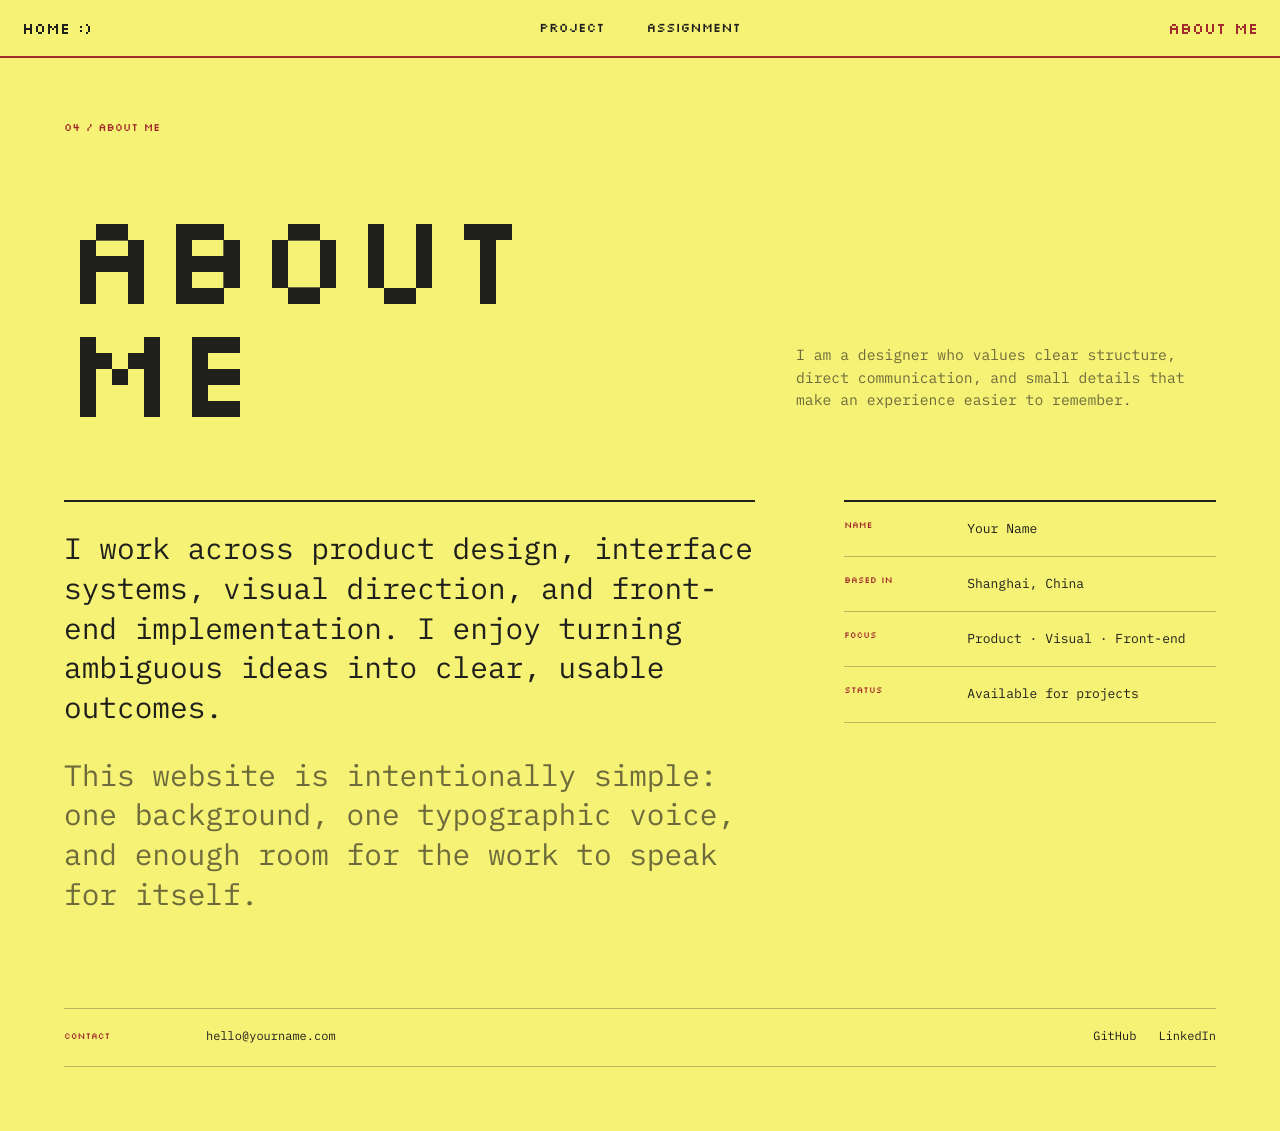
==== about.html @ 59e4b890 "Add files via upload" ====
<!doctype html>
<html lang="en">
  <head>
    <meta charset="UTF-8" />
    <meta name="viewport" content="width=device-width, initial-scale=1.0" />
    <meta
      name="description"
      content="About Me, including background, focus, tools, and contact details."
    />
    <meta name="theme-color" content="#f6f276" />
    <title>About Me | Myself</title>
    <link rel="preconnect" href="https://fonts.googleapis.com" />
    <link rel="preconnect" href="https://fonts.gstatic.com" crossorigin />
    <link
      href="https://fonts.googleapis.com/css2?family=IBM+Plex+Mono:wght@400;500;600&family=Silkscreen:wght@400;700&display=swap"
      rel="stylesheet"
    />
    <link rel="stylesheet" href="styles.css" />
  </head>
  <body data-page="about">
    <header class="site-nav" data-site-nav></header>

    <main class="page-shell">
      <div class="page-frame about-layout">
        <div class="page-heading">
          <p class="kicker">04 / ABOUT ME</p>
          <h1>About Me</h1>
          <p class="lead">
            I am a designer who values clear structure, direct communication, and small
            details that make an experience easier to remember.
          </p>
        </div>

        <div class="about-grid">
          <section class="about-copy">
            <p>
              I work across product design, interface systems, visual direction, and
              front-end implementation. I enjoy turning ambiguous ideas into clear,
              usable outcomes.
            </p>
            <p>
              This website is intentionally simple: one background, one typographic
              voice, and enough room for the work to speak for itself.
            </p>
          </section>

          <dl class="about-facts">
            <div>
              <dt>Name</dt>
              <dd>Your Name</dd>
            </div>
            <div>
              <dt>Based in</dt>
              <dd>Shanghai, China</dd>
            </div>
            <div>
              <dt>Focus</dt>
              <dd>Product · Visual · Front-end</dd>
            </div>
            <div>
              <dt>Status</dt>
              <dd>Available for projects</dd>
            </div>
          </dl>
        </div>

        <div class="contact-line">
          <span>CONTACT</span>
          <a href="mailto:hello@yourname.com">hello@yourname.com</a>
          <a href="https://github.com/" target="_blank" rel="noreferrer">GitHub</a>
          <a href="https://www.linkedin.com/" target="_blank" rel="noreferrer">LinkedIn</a>
        </div>
      </div>
    </main>

    <script src="site.js"></script>
  </body>
</html>
---- styles.css ----
:root {
  --bg: #f6f276;
  --ink: #1f1f1b;
  --muted: rgba(31, 31, 27, 0.64);
  --red: #a22c2c;
  --red-soft: #c23535;
  --line: rgba(31, 31, 27, 0.28);
  --font-pixel: "Silkscreen", "Courier New", monospace;
  --font-mono: "IBM Plex Mono", "Courier New", monospace;
  --max-width: 1460px;
}

* {
  box-sizing: border-box;
}

html {
  background: var(--bg);
}

body {
  min-width: 320px;
  margin: 0;
  overflow-x: hidden;
  background: var(--bg);
  color: var(--ink);
  font-family: var(--font-mono);
  font-size: 16px;
  line-height: 1.55;
  letter-spacing: 0;
  text-rendering: geometricPrecision;
  -webkit-font-smoothing: none;
}

a {
  color: inherit;
  text-decoration: none;
}

::selection {
  background: var(--red);
  color: var(--bg);
}

.site-nav {
  position: fixed;
  z-index: 100;
  top: 0;
  right: 0;
  left: 0;
  min-height: 58px;
  border-bottom: 2px solid var(--red);
  background: var(--bg);
}

.site-nav__inner {
  display: grid;
  width: min(100%, var(--max-width));
  min-height: 56px;
  align-items: center;
  margin: 0 auto;
  padding: 0 22px;
  grid-template-columns: 1fr auto 1fr;
  gap: 24px;
}

.nav-home,
.nav-about {
  width: fit-content;
  font-family: var(--font-pixel);
  font-size: 16px;
  line-height: 1;
}

.nav-home {
  justify-self: start;
}

.nav-about {
  justify-self: end;
}

.nav-home.is-active,
.nav-about.is-active {
  color: var(--red);
}

.nav-main {
  display: flex;
  align-items: center;
  justify-content: center;
  gap: 42px;
}

.nav-link {
  position: relative;
  padding: 5px 0;
  font-family: var(--font-pixel);
  font-size: 13px;
  line-height: 1;
  transition: color 160ms ease;
}

.nav-link::after {
  position: absolute;
  right: 0;
  bottom: 0;
  left: 0;
  height: 2px;
  background: var(--red);
  content: "";
  transform: scaleX(0);
  transform-origin: right;
  transition: transform 180ms ease;
}

.nav-link:hover,
.nav-link.is-active {
  color: var(--red);
}

.nav-link:hover::after,
.nav-link.is-active::after {
  transform: scaleX(1);
  transform-origin: left;
}

.page-shell {
  min-height: 100svh;
  padding-top: 58px;
  background: var(--bg);
}

.page-frame {
  width: min(100%, var(--max-width));
  min-height: calc(100svh - 58px);
  margin: 0 auto;
  padding: clamp(32px, 5vw, 72px) clamp(22px, 5vw, 72px);
}

.home-page .page-frame {
  display: flex;
  align-items: center;
  flex-direction: column;
  justify-content: center;
  text-align: center;
}

.kicker {
  margin: 0 0 17px;
  color: var(--red);
  font-family: var(--font-pixel);
  font-size: 11px;
  line-height: 1;
}

h1,
h2,
p {
  margin-top: 0;
}

h1 {
  margin-bottom: 24px;
  font-family: var(--font-pixel);
  font-size: clamp(74px, 14vw, 210px);
  font-weight: 400;
  line-height: 0.88;
}

.home-page h1 {
  color: var(--red);
}

.lead {
  max-width: 680px;
  margin-bottom: 0;
  color: var(--muted);
  font-size: clamp(13px, 1.15vw, 16px);
}

.section-links {
  display: grid;
  width: min(100%, 760px);
  margin-top: clamp(46px, 6vw, 82px);
  border-top: 1px solid var(--line);
}

.section-links a {
  display: flex;
  align-items: center;
  justify-content: space-between;
  padding: 17px 4px;
  border-bottom: 1px solid var(--line);
  font-family: var(--font-pixel);
  font-size: clamp(12px, 1.2vw, 16px);
  transition:
    color 170ms ease,
    padding 220ms ease;
}

.section-links a:hover {
  padding-right: 12px;
  padding-left: 12px;
  color: var(--red);
}

.section-links span {
  font-family: var(--font-mono);
  font-size: 19px;
}

.corner-note {
  position: fixed;
  right: 18px;
  bottom: 12px;
  margin: 0;
  color: var(--muted);
  font-family: var(--font-pixel);
  font-size: 8px;
}

.page-heading {
  display: grid;
  align-items: end;
  margin-bottom: clamp(44px, 6vw, 84px);
  grid-template-columns: minmax(0, 1fr) minmax(280px, 420px);
  gap: 48px;
}

.page-heading .kicker {
  grid-column: 1 / -1;
}

.page-heading h1 {
  margin-bottom: 0;
  font-size: clamp(62px, 10vw, 150px);
}

.page-heading .lead {
  margin-bottom: 10px;
}

.project-list {
  border-top: 2px solid var(--ink);
}

.project-row {
  display: grid;
  align-items: center;
  padding: 26px 4px;
  border-bottom: 1px solid var(--line);
  grid-template-columns: 74px minmax(0, 1fr) auto 44px;
  gap: 24px;
  transition:
    background-color 180ms ease,
    color 180ms ease,
    padding 220ms ease;
}

.project-row:hover {
  padding-right: 16px;
  padding-left: 16px;
  background: rgba(162, 44, 44, 0.06);
  color: var(--red);
}

.project-row__number,
.project-row time {
  color: var(--red);
  font-family: var(--font-pixel);
  font-size: 10px;
}

.project-row h2 {
  margin: 0 0 5px;
  font-family: var(--font-pixel);
  font-size: clamp(20px, 2.7vw, 38px);
  font-weight: 400;
  line-height: 1.1;
}

.project-row p {
  margin: 0;
  color: var(--muted);
  font-size: 12px;
}

.project-row__arrow {
  justify-self: end;
  font-size: 27px;
}

.assignment-grid {
  display: grid;
  grid-template-columns: repeat(2, minmax(0, 1fr));
  gap: 18px;
}

.assignment-card {
  display: flex;
  min-height: 330px;
  flex-direction: column;
  padding: clamp(24px, 3vw, 40px);
  border: 2px solid var(--ink);
  border-radius: 0;
  background: var(--bg);
  box-shadow: 10px 10px 0 var(--red);
  transition:
    box-shadow 180ms ease,
    transform 220ms ease;
}

.assignment-card:hover {
  box-shadow: 5px 5px 0 var(--red);
  transform: translate(5px, 5px);
}

.assignment-card__meta {
  display: flex;
  align-items: center;
  justify-content: space-between;
  margin-bottom: 58px;
  color: var(--muted);
  font-family: var(--font-pixel);
  font-size: 9px;
}

.assignment-card h2 {
  margin: 0;
  font-family: var(--font-pixel);
  font-size: clamp(25px, 3vw, 41px);
  font-weight: 400;
  line-height: 1.1;
}

.assignment-card p {
  max-width: 560px;
  margin: 17px 0 28px;
  color: var(--muted);
  font-size: 13px;
}

.assignment-card a {
  width: fit-content;
  margin-top: auto;
  border-bottom: 1px solid currentColor;
  color: var(--red);
  font-family: var(--font-pixel);
  font-size: 10px;
}

.about-layout {
  display: block;
}

.about-grid {
  display: grid;
  grid-template-columns: minmax(0, 1.3fr) minmax(320px, 0.7fr);
  gap: clamp(44px, 7vw, 110px);
}

.about-copy {
  border-top: 2px solid var(--ink);
  padding-top: 28px;
}

.about-copy p {
  max-width: 780px;
  margin-bottom: 28px;
  font-size: clamp(20px, 2.3vw, 34px);
  line-height: 1.35;
}

.about-copy p:last-child {
  color: var(--muted);
}

.about-facts {
  margin: 0;
  border-top: 2px solid var(--ink);
}

.about-facts div {
  display: grid;
  padding: 17px 0;
  border-bottom: 1px solid var(--line);
  grid-template-columns: 105px 1fr;
  gap: 18px;
}

.about-facts dt {
  color: var(--red);
  font-family: var(--font-pixel);
  font-size: 9px;
  text-transform: uppercase;
}

.about-facts dd {
  margin: 0;
  font-size: 13px;
}

.contact-line {
  display: grid;
  align-items: center;
  margin-top: clamp(40px, 5vw, 72px);
  padding: 19px 0;
  border-top: 1px solid var(--line);
  border-bottom: 1px solid var(--line);
  grid-template-columns: 120px 1fr auto auto;
  gap: 22px;
  font-size: 12px;
}

.contact-line span {
  color: var(--red);
  font-family: var(--font-pixel);
  font-size: 9px;
}

.contact-line a {
  border-bottom: 1px solid transparent;
}

.contact-line a:hover {
  border-color: currentColor;
  color: var(--red);
}

@media (max-width: 760px) {
  .site-nav {
    min-height: 96px;
  }

  .site-nav__inner {
    min-height: 94px;
    padding: 11px 16px;
    grid-template-columns: auto 1fr;
    grid-template-rows: auto auto;
    gap: 10px 18px;
  }

  .nav-home {
    grid-column: 1;
    grid-row: 1;
  }

  .nav-about {
    grid-column: 2;
    grid-row: 1;
  }

  .nav-main {
    grid-column: 1 / -1;
    grid-row: 2;
    justify-content: flex-start;
    gap: 30px;
  }

  .page-shell {
    padding-top: 96px;
  }

  .page-frame {
    min-height: calc(100svh - 96px);
    padding: 38px 18px 58px;
  }

  .page-heading {
    grid-template-columns: 1fr;
    gap: 24px;
  }

  .page-heading .kicker {
    grid-column: auto;
  }

  .page-heading h1 {
    font-size: clamp(48px, 14vw, 78px);
  }

  .project-row {
    grid-template-columns: 38px minmax(0, 1fr) 30px;
    gap: 13px;
  }

  .project-row time {
    display: none;
  }

  .project-row__arrow {
    font-size: 22px;
  }

  .assignment-grid,
  .about-grid {
    grid-template-columns: 1fr;
  }

  .assignment-grid {
    padding-right: 10px;
  }

  .assignment-card {
    min-height: 290px;
  }

  .contact-line {
    align-items: start;
    grid-template-columns: 1fr;
    gap: 10px;
  }

  .corner-note {
    position: static;
    margin-top: 24px;
    text-align: center;
  }
}

@media (max-width: 430px) {
  .home-page .page-frame {
    justify-content: flex-start;
    padding-top: 64px;
  }

  .home-page h1 {
    font-size: clamp(70px, 26vw, 112px);
  }

  .section-links a {
    font-size: 11px;
  }
}
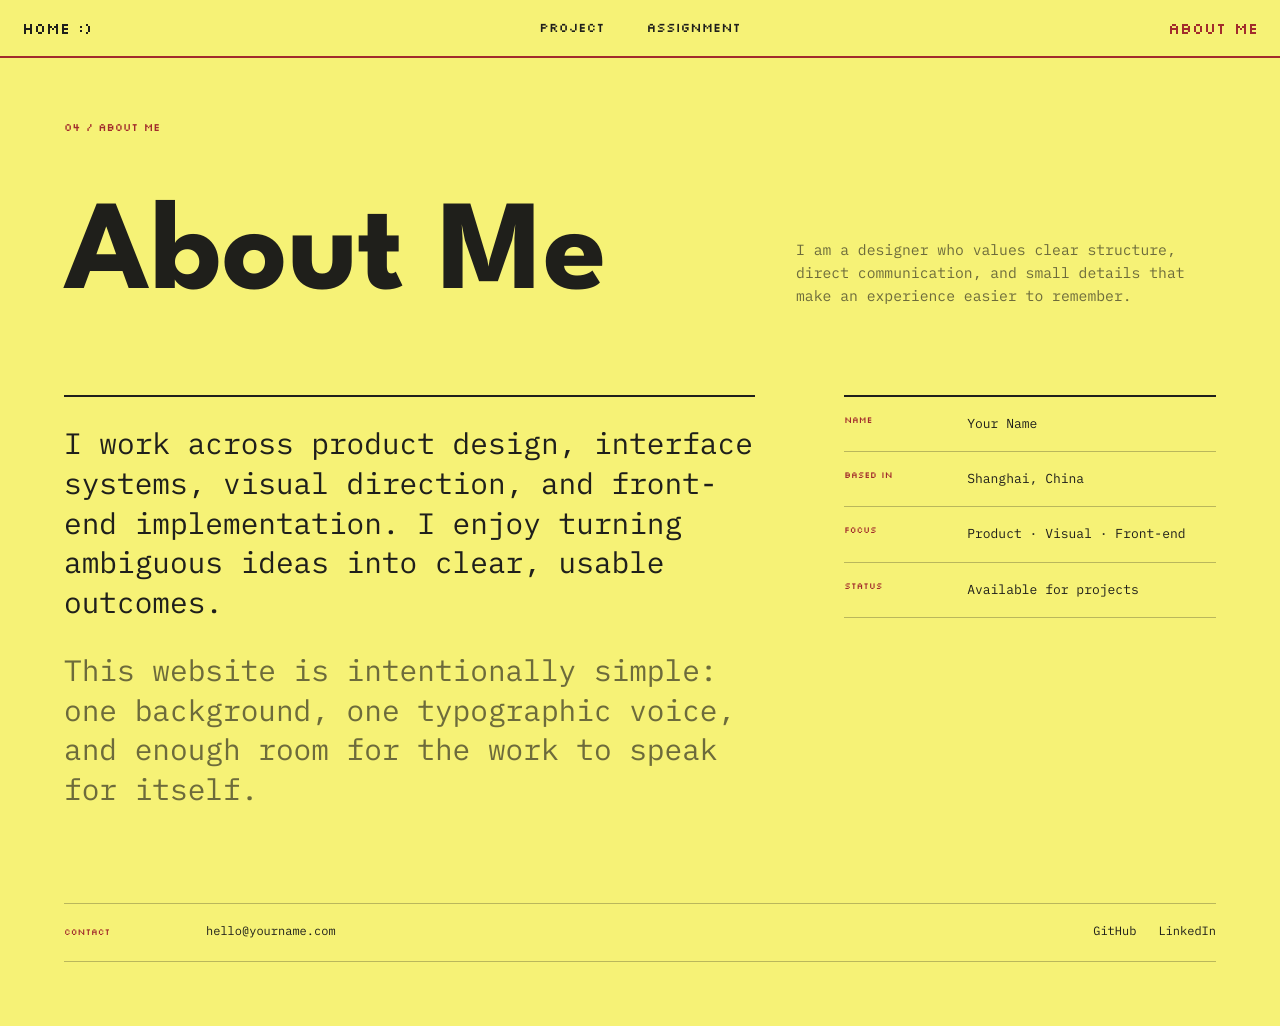
==== commit 705ce0c6: "Add files via upload" ====
--- a/about.html
+++ b/about.html
@@ -12,7 +12,7 @@
     <link rel="preconnect" href="https://fonts.googleapis.com" />
     <link rel="preconnect" href="https://fonts.gstatic.com" crossorigin />
     <link
-      href="https://fonts.googleapis.com/css2?family=IBM+Plex+Mono:wght@400;500;600&family=Silkscreen:wght@400;700&display=swap"
+      href="https://fonts.googleapis.com/css2?family=IBM+Plex+Mono:wght@400;500;600&family=League+Spartan:wght@500;600;700;800&family=Silkscreen:wght@400;700&display=swap"
       rel="stylesheet"
     />
     <link rel="stylesheet" href="styles.css" />
--- a/styles.css
+++ b/styles.css
@@ -6,6 +6,7 @@
   --red-soft: #c23535;
   --line: rgba(31, 31, 27, 0.28);
   --font-pixel: "Silkscreen", "Courier New", monospace;
+  --font-display: "League Spartan", "DM Sans", sans-serif;
   --font-mono: "IBM Plex Mono", "Courier New", monospace;
   --max-width: 1460px;
 }
@@ -162,10 +163,11 @@
 
 h1 {
   margin-bottom: 24px;
-  font-family: var(--font-pixel);
+  font-family: var(--font-display);
   font-size: clamp(74px, 14vw, 210px);
-  font-weight: 400;
-  line-height: 0.88;
+  font-weight: 700;
+  line-height: 0.94;
+  letter-spacing: 0;
 }
 
 .home-page h1 {
@@ -274,9 +276,9 @@
 
 .project-row h2 {
   margin: 0 0 5px;
-  font-family: var(--font-pixel);
+  font-family: var(--font-display);
   font-size: clamp(20px, 2.7vw, 38px);
-  font-weight: 400;
+  font-weight: 600;
   line-height: 1.1;
 }
 
@@ -533,3 +535,392 @@
     font-size: 11px;
   }
 }
+
+.page-title--long {
+  max-width: 100%;
+  font-size: clamp(34px, 5.2vw, 68px);
+  line-height: 1.02;
+  overflow-wrap: break-word;
+}
+
+h1,
+h2 {
+  font-family: "League Spartan", "DM Sans", sans-serif;
+}
+
+.presentation-hero {
+  display: grid;
+  align-items: end;
+  margin-bottom: clamp(48px, 6vw, 84px);
+  grid-template-columns: 1fr;
+  gap: 26px;
+}
+
+.presentation-hero h1 {
+  margin-top: 20px;
+  margin-bottom: 20px;
+}
+
+.ai-callout {
+  display: flex;
+  max-width: 760px;
+  min-height: 0;
+  flex-direction: column;
+  align-items: flex-start;
+  padding: 0;
+  border: 0;
+  background: transparent;
+  box-shadow: none;
+  gap: 7px;
+}
+
+.ai-callout span {
+  color: var(--red);
+  font-family: var(--font-pixel);
+  font-size: 10px;
+}
+
+.ai-callout strong {
+  font-family: var(--font-mono);
+  font-size: 13px;
+  font-weight: 500;
+  line-height: 1.55;
+}
+
+.deck-grid {
+  display: block;
+  width: min(100%, 1040px);
+}
+
+.deck-section {
+  display: flex;
+  min-width: 0;
+  flex-direction: column;
+  align-items: flex-start;
+  margin-bottom: clamp(52px, 7vw, 88px);
+  padding: 0 0 clamp(38px, 5vw, 58px);
+  border: 0;
+  border-bottom: 1px solid var(--line);
+  background: transparent;
+  text-align: left;
+}
+
+.deck-section--questions {
+  grid-column: auto;
+  border-bottom-color: var(--red);
+}
+
+.deck-section__meta {
+  margin-bottom: 22px;
+  color: var(--red);
+  font-family: var(--font-pixel);
+  font-size: 9px;
+}
+
+.deck-section h2 {
+  margin: 0 0 24px;
+  font-family: "League Spartan", "DM Sans", sans-serif;
+  font-size: clamp(34px, 4.4vw, 62px);
+  font-weight: 700;
+  line-height: 1.04;
+}
+
+.deck-section ul,
+.deck-section ol {
+  margin: 0;
+  padding-left: 1.35em;
+}
+
+.deck-section li {
+  margin-bottom: 13px;
+  padding-left: 6px;
+  font-size: clamp(14px, 1.25vw, 17px);
+  line-height: 1.72;
+}
+
+.deck-section li:last-child {
+  margin-bottom: 0;
+}
+
+.deck-section em {
+  color: var(--red);
+  font-style: normal;
+}
+
+.production-flow {
+  margin: clamp(52px, 7vw, 92px) 0 32px;
+  padding: 0;
+  border: 0;
+  border-top: 1px solid var(--line);
+  border-bottom: 1px solid var(--line);
+  background: transparent;
+}
+
+.production-flow figcaption {
+  margin: 22px 0 8px;
+  color: var(--red);
+  font-family: var(--font-pixel);
+  font-size: 11px;
+}
+
+.production-flow ol {
+  display: block;
+  margin: 0;
+  padding: 0;
+  list-style: none;
+}
+
+.production-flow li {
+  position: relative;
+  display: grid;
+  min-height: 0;
+  align-items: baseline;
+  padding: 15px 0;
+  border: 0;
+  border-bottom: 1px solid var(--line);
+  grid-template-columns: 54px minmax(0, 1fr) auto;
+  gap: 14px;
+}
+
+.production-flow li::after {
+  position: static;
+  justify-self: end;
+  color: var(--red);
+  content: "↓";
+  font-family: var(--font-mono);
+  font-size: 17px;
+  line-height: 1;
+  transform: none;
+}
+
+.production-flow li:last-child::after {
+  content: "";
+}
+
+.production-flow li span {
+  color: var(--red);
+  font-family: var(--font-pixel);
+  font-size: 9px;
+}
+
+.production-flow li strong {
+  font-family: var(--font-mono);
+  font-size: clamp(15px, 1.3vw, 18px);
+  font-weight: 600;
+  line-height: 1.5;
+}
+
+.back-link {
+  display: inline-block;
+  margin-top: 22px;
+  border-bottom: 1px solid currentColor;
+  font-family: var(--font-pixel);
+  font-size: 10px;
+}
+
+.back-link:hover {
+  color: var(--red);
+}
+
+@media (max-width: 900px) {
+  .presentation-hero {
+    align-items: start;
+    grid-template-columns: 1fr;
+    gap: 30px;
+  }
+
+}
+
+@media (max-width: 560px) {
+  .page-title--long {
+    font-size: clamp(34px, 9.5vw, 48px);
+  }
+
+  .presentation-hero {
+    margin-bottom: 46px;
+  }
+
+  .deck-section {
+    margin-bottom: 48px;
+    padding-bottom: 42px;
+  }
+
+  .production-flow {
+    padding: 0;
+  }
+
+  .production-flow li {
+    grid-template-columns: 42px minmax(0, 1fr) auto;
+    gap: 10px;
+  }
+}
+
+/* Text-first assignment and presentation layout */
+body[data-page="assignment"] .page-heading {
+  max-width: 980px;
+  grid-template-columns: 1fr;
+  gap: 22px;
+}
+
+body[data-page="assignment"] .page-heading .kicker {
+  grid-column: auto;
+}
+
+body[data-page="assignment"] .page-heading .lead {
+  max-width: 720px;
+  margin-bottom: 0;
+}
+
+.text-stream {
+  display: flex;
+  width: min(100%, 1040px);
+  flex-direction: column;
+  gap: 0;
+  text-align: left;
+}
+
+.stream-item {
+  display: block;
+  padding: clamp(34px, 5vw, 62px) 0;
+  border: 0;
+  border-top: 1px solid var(--line);
+  background: transparent;
+  text-align: left;
+}
+
+.stream-item:last-child {
+  border-bottom: 1px solid var(--line);
+}
+
+.stream-item__meta {
+  display: flex;
+  align-items: center;
+  justify-content: space-between;
+  margin: 0 0 22px;
+  color: var(--red);
+  font-family: var(--font-pixel);
+  font-size: 9px;
+}
+
+.stream-item h2 {
+  max-width: 920px;
+  margin: 0 0 20px;
+  font-family: var(--font-display);
+  font-size: clamp(30px, 4.5vw, 58px);
+  font-weight: 700;
+  line-height: 1.02;
+  letter-spacing: 0;
+  text-align: left;
+}
+
+.stream-item p {
+  max-width: 800px;
+  margin: 0 0 22px;
+  color: var(--muted);
+  font-size: 14px;
+  line-height: 1.7;
+  text-align: left;
+}
+
+.stream-item ul,
+.stream-item ol {
+  max-width: 880px;
+  margin: 0;
+  padding-left: 1.35em;
+  text-align: left;
+}
+
+.stream-item li {
+  margin-bottom: 12px;
+  padding-left: 4px;
+  font-size: 14px;
+  line-height: 1.65;
+}
+
+.stream-item li:last-child {
+  margin-bottom: 0;
+}
+
+.stream-item em {
+  color: var(--red);
+  font-style: normal;
+}
+
+.stream-item > a {
+  display: inline-block;
+  width: fit-content;
+  border-bottom: 1px solid currentColor;
+  color: var(--red);
+  font-family: var(--font-pixel);
+  font-size: 10px;
+}
+
+.stream-item--questions {
+  color: var(--red);
+}
+
+.stream-item--questions h2 {
+  color: var(--ink);
+}
+
+.stream-item--questions ol {
+  color: var(--ink);
+  font-size: 15px;
+}
+
+.ai-callout {
+  min-height: 0;
+  justify-content: flex-start;
+  padding: 18px 0 0;
+  border: 0;
+  border-top: 2px solid var(--red);
+  background: transparent;
+  box-shadow: none;
+  gap: 17px;
+}
+
+.production-flow {
+  margin-right: 0;
+  margin-left: 0;
+  padding: 32px 0 0;
+  border: 0;
+  border-top: 2px solid var(--ink);
+  border-bottom: 1px solid var(--line);
+  background: transparent;
+}
+
+.production-flow li {
+  min-height: 86px;
+  padding: 0;
+  border: 0;
+  background: transparent;
+}
+
+@media (max-width: 900px) {
+  .text-stream {
+    width: 100%;
+  }
+
+  .stream-item h2 {
+    font-size: clamp(28px, 7vw, 46px);
+  }
+
+  .ai-callout {
+    max-width: 100%;
+  }
+}
+
+@media (max-width: 560px) {
+  .stream-item {
+    padding: 34px 0;
+  }
+
+  .stream-item h2 {
+    font-size: clamp(27px, 8.5vw, 38px);
+  }
+
+  .stream-item p,
+  .stream-item li {
+    font-size: 13px;
+  }
+}
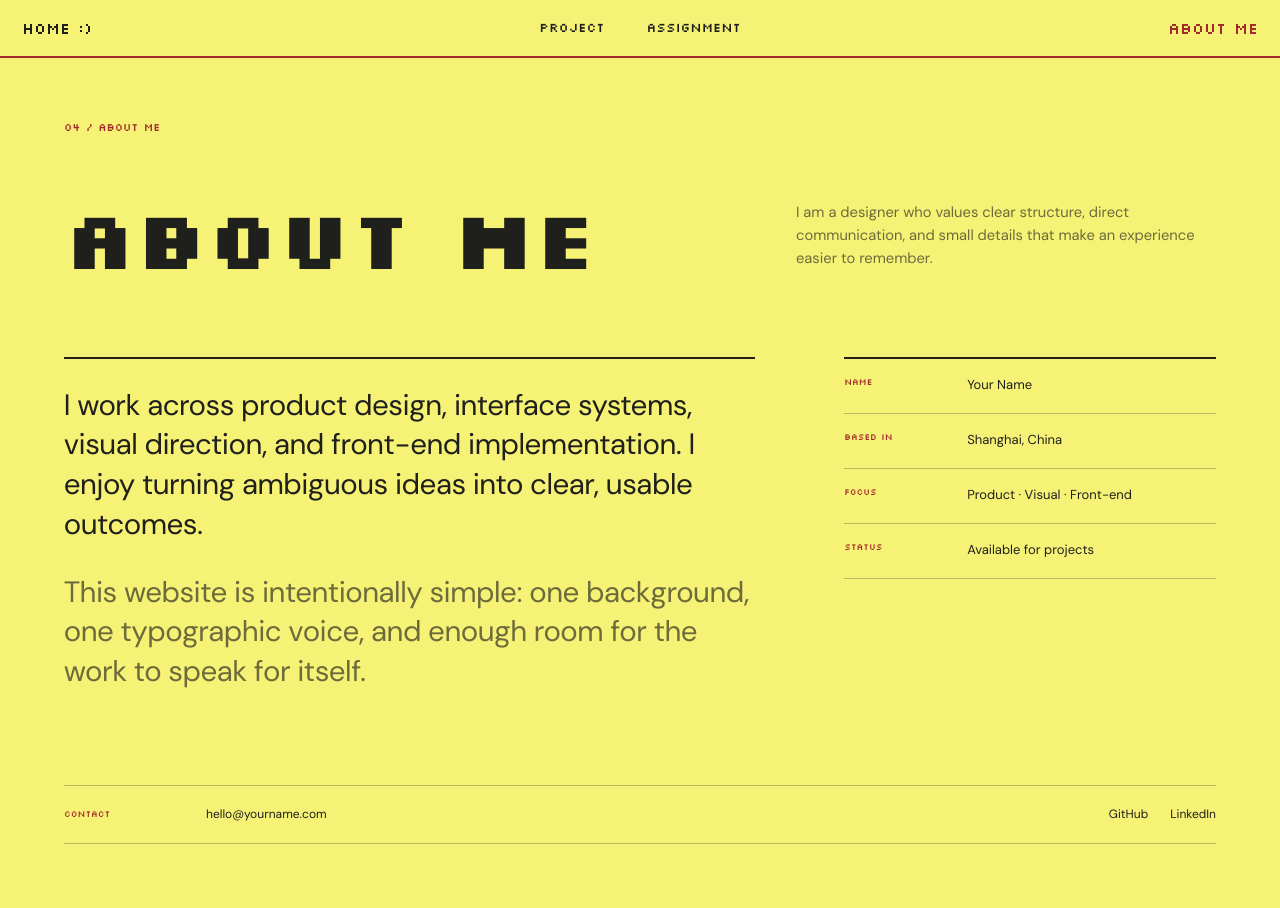
==== commit 89c87722: "Add files via upload" ====
--- a/about.html
+++ b/about.html
@@ -12,7 +12,7 @@
     <link rel="preconnect" href="https://fonts.googleapis.com" />
     <link rel="preconnect" href="https://fonts.gstatic.com" crossorigin />
     <link
-      href="https://fonts.googleapis.com/css2?family=IBM+Plex+Mono:wght@400;500;600&family=League+Spartan:wght@500;600;700;800&family=Silkscreen:wght@400;700&display=swap"
+      href="https://fonts.googleapis.com/css2?family=DM+Sans:wght@400;500;600;700&family=IBM+Plex+Mono:wght@400;500;600&family=Silkscreen:wght@400;700&display=swap"
       rel="stylesheet"
     />
     <link rel="stylesheet" href="styles.css" />
--- a/styles.css
+++ b/styles.css
@@ -25,7 +25,7 @@
   overflow-x: hidden;
   background: var(--bg);
   color: var(--ink);
-  font-family: var(--font-mono);
+  font-family: "DM Sans", "Segoe UI", Arial, sans-serif;
   font-size: 16px;
   line-height: 1.55;
   letter-spacing: 0;
@@ -163,7 +163,7 @@
 
 h1 {
   margin-bottom: 24px;
-  font-family: var(--font-display);
+  font-family: var(--font-pixel);
   font-size: clamp(74px, 14vw, 210px);
   font-weight: 700;
   line-height: 0.94;
@@ -545,7 +545,12 @@
 
 h1,
 h2 {
-  font-family: "League Spartan", "DM Sans", sans-serif;
+  font-family: var(--font-pixel);
+}
+
+.page-heading h1 {
+  font-size: clamp(46px, 6.4vw, 88px);
+  line-height: 1;
 }
 
 .presentation-hero {
@@ -619,7 +624,7 @@
 
 .deck-section h2 {
   margin: 0 0 24px;
-  font-family: "League Spartan", "DM Sans", sans-serif;
+  font-family: var(--font-pixel);
   font-size: clamp(34px, 4.4vw, 62px);
   font-weight: 700;
   line-height: 1.04;
@@ -757,9 +762,9 @@
 
 /* Text-first assignment and presentation layout */
 body[data-page="assignment"] .page-heading {
-  max-width: 980px;
-  grid-template-columns: 1fr;
-  gap: 22px;
+  max-width: none;
+  grid-template-columns: minmax(0, 1fr) minmax(280px, 420px);
+  gap: 48px;
 }
 
 body[data-page="assignment"] .page-heading .kicker {
@@ -767,8 +772,8 @@
 }
 
 body[data-page="assignment"] .page-heading .lead {
-  max-width: 720px;
-  margin-bottom: 0;
+  max-width: 430px;
+  margin-bottom: 7px;
 }
 
 .text-stream {
@@ -805,7 +810,7 @@
 .stream-item h2 {
   max-width: 920px;
   margin: 0 0 20px;
-  font-family: var(--font-display);
+  font-family: var(--font-pixel);
   font-size: clamp(30px, 4.5vw, 58px);
   font-weight: 700;
   line-height: 1.02;
@@ -924,3 +929,15 @@
     font-size: 13px;
   }
 }
+
+@media (max-width: 760px) {
+  body[data-page="assignment"] .page-heading {
+    grid-template-columns: 1fr;
+    gap: 24px;
+  }
+
+  body[data-page="assignment"] .page-heading h1,
+  .page-heading h1 {
+    font-size: clamp(34px, 8.5vw, 56px);
+  }
+}
